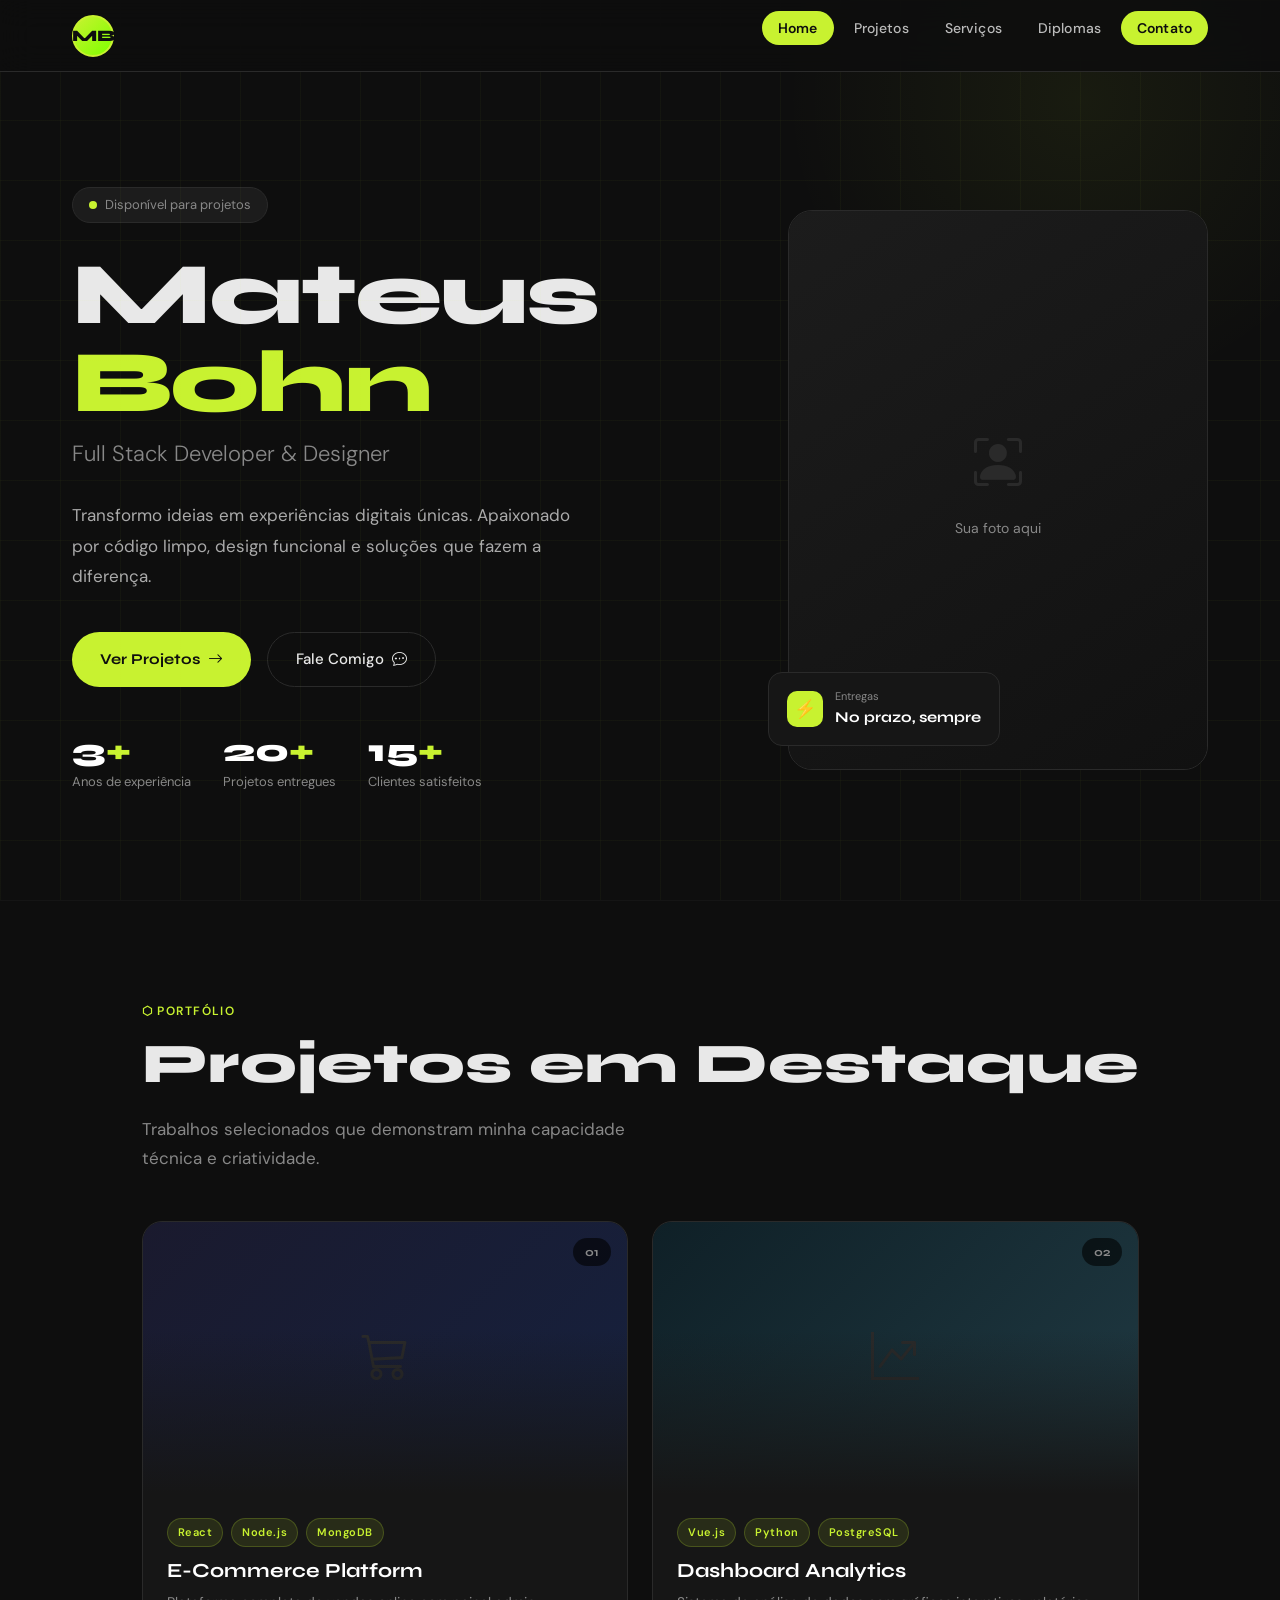
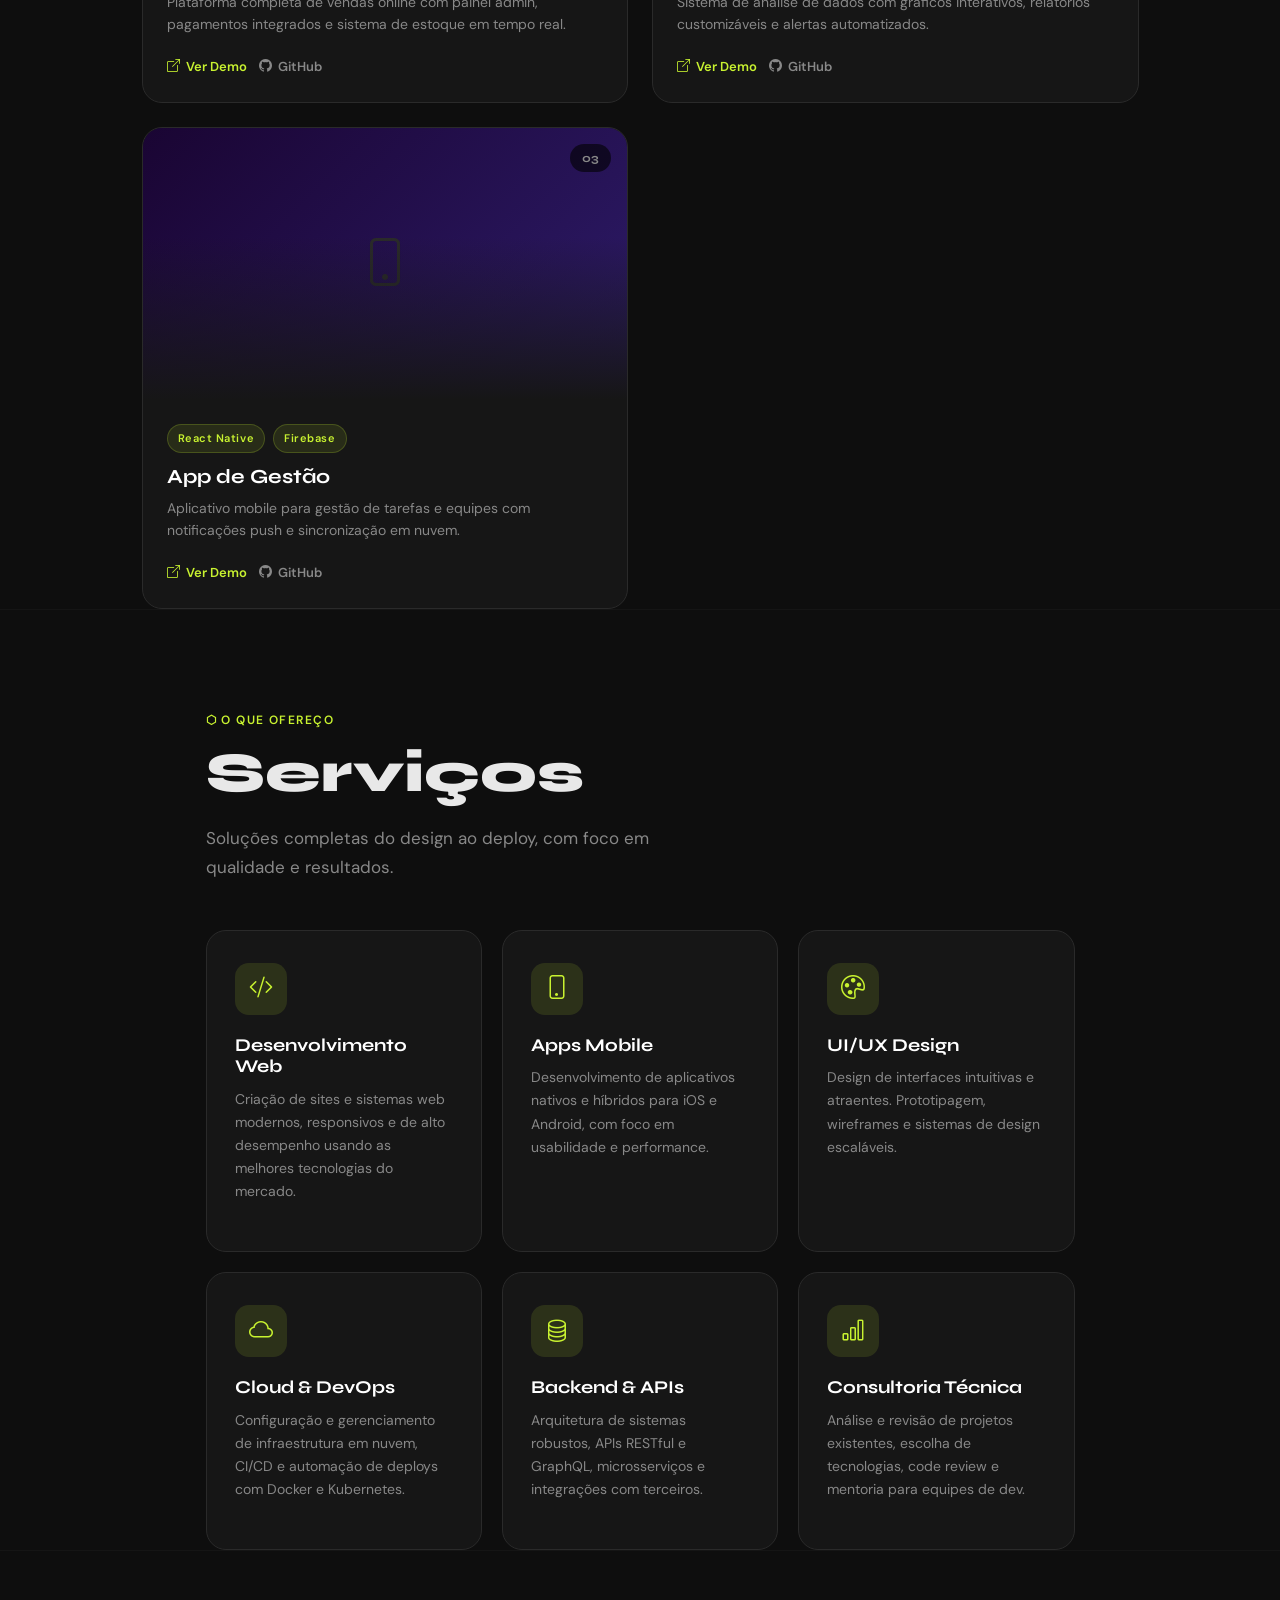
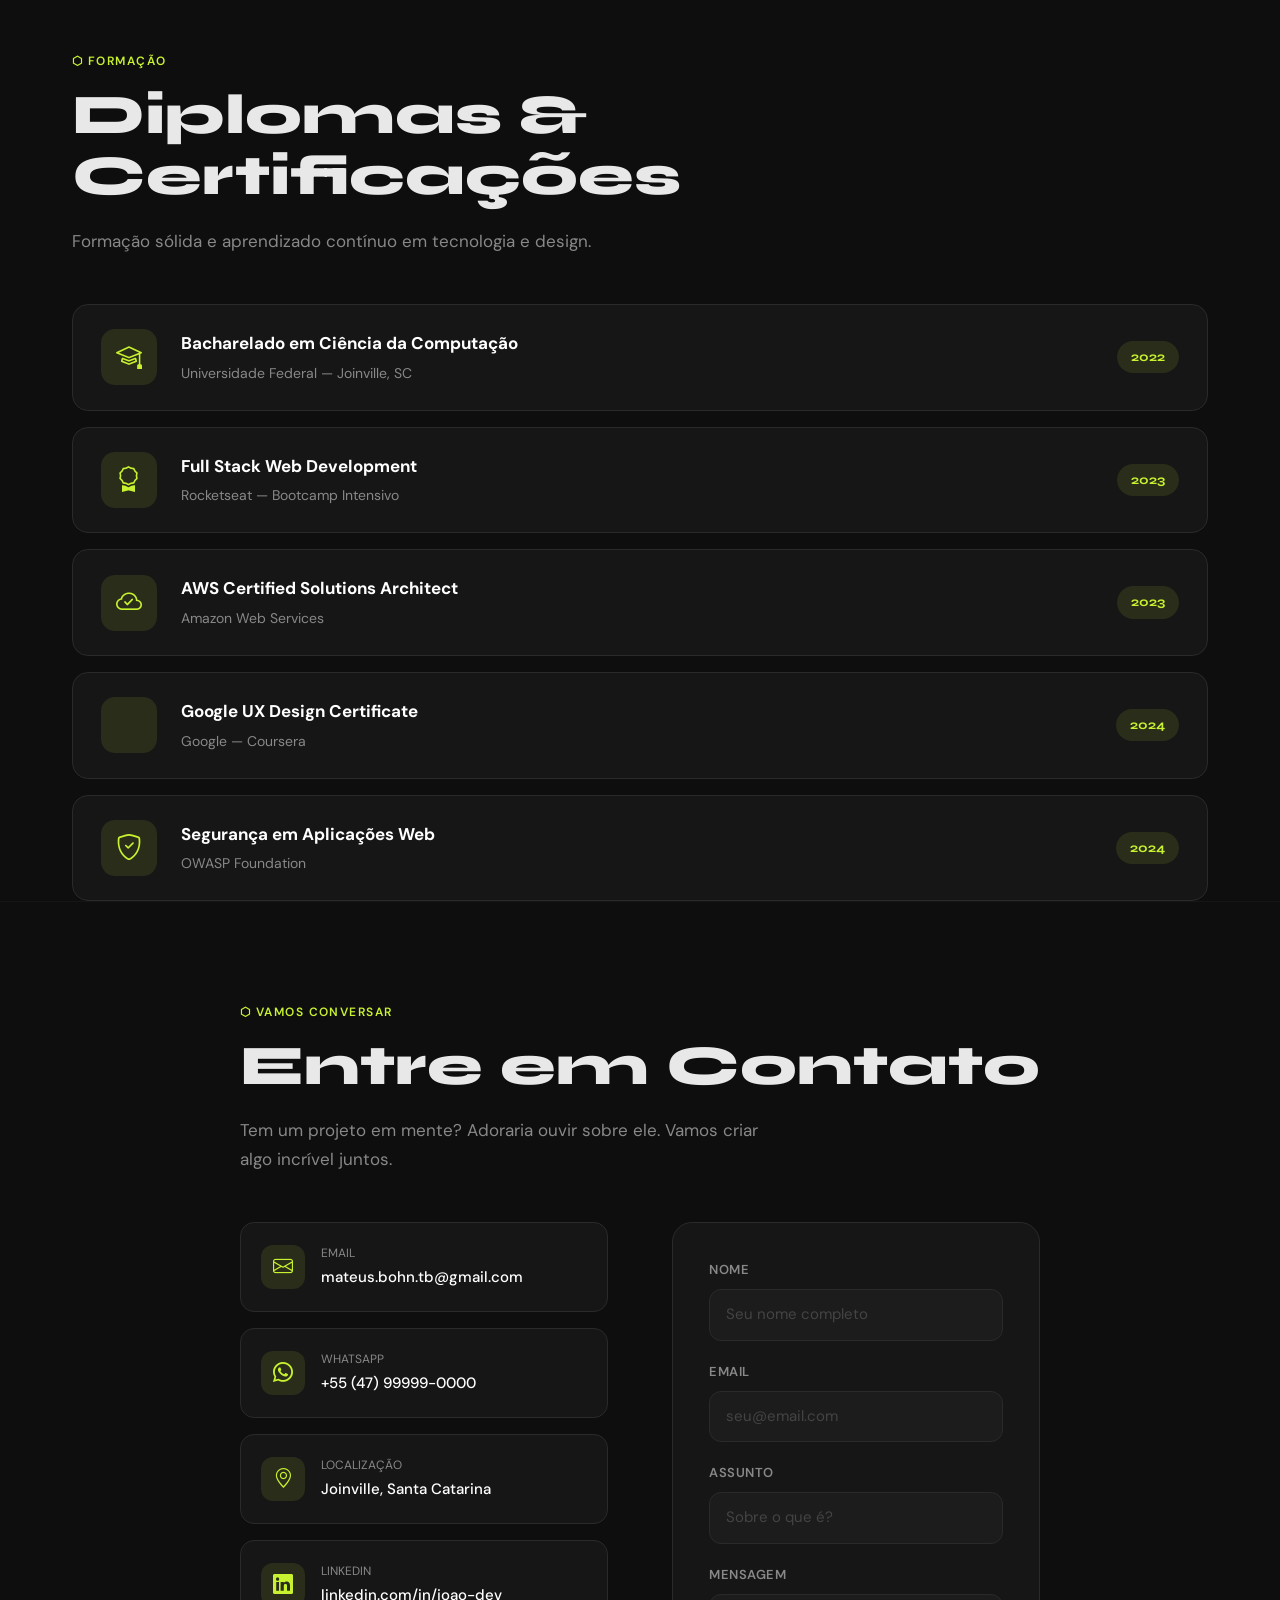
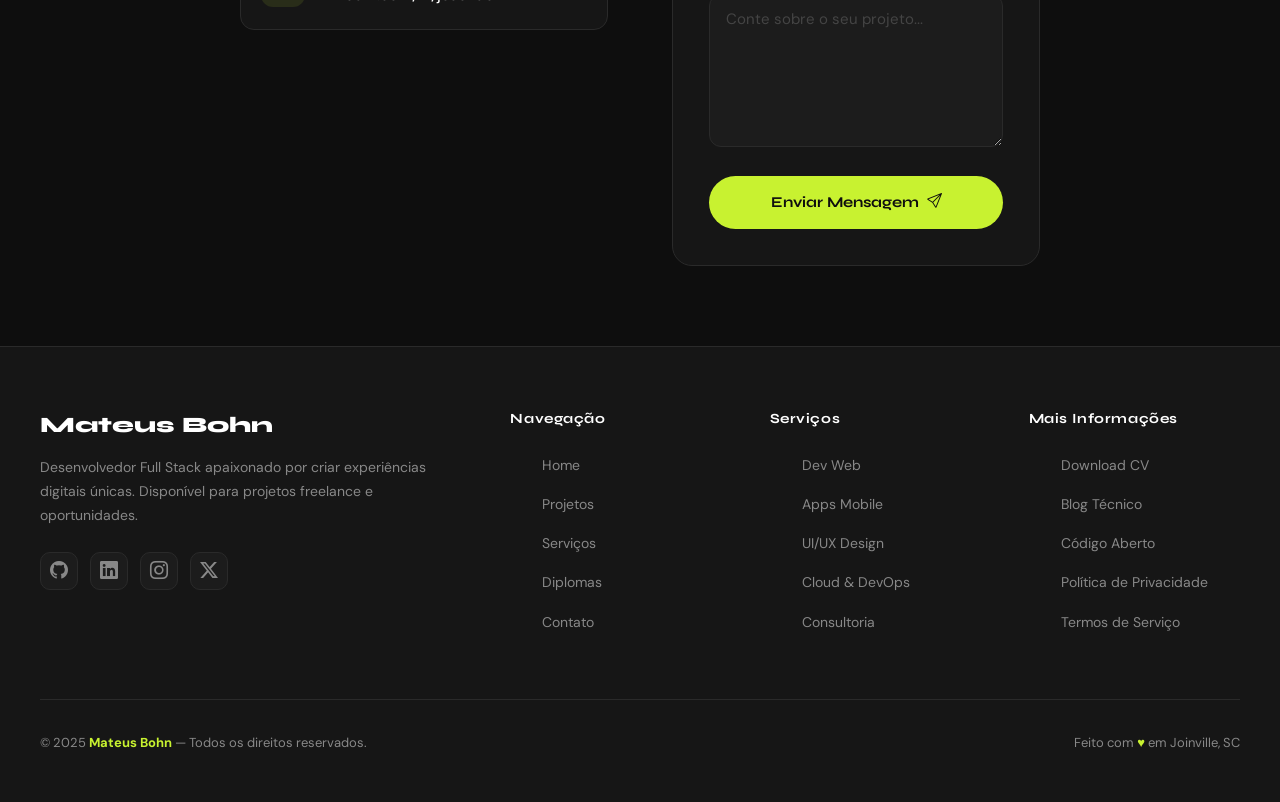
==== portfolio.html @ f352a0fc "attt" ====
<!DOCTYPE html>
<html lang="pt-BR">
<head>
  <meta charset="UTF-8" />
  <meta name="viewport" content="width=device-width, initial-scale=1.0" />
  <title>Portfólio | Dev</title>
  <link href="https://cdn.jsdelivr.net/npm/bootstrap@5.3.3/dist/css/bootstrap.min.css" rel="stylesheet" />
  <link href="https://cdn.jsdelivr.net/npm/bootstrap-icons@1.11.3/font/bootstrap-icons.min.css" rel="stylesheet" />
  <link href="https://fonts.googleapis.com/css2?family=Syne:wght@400;600;700;800&family=DM+Sans:ital,wght@0,300;0,400;0,500;1,300&display=swap" rel="stylesheet" />
  <link rel="stylesheet" href="./css/Home.css">
</head>
<body>

  <!-- NAVBAR -->
  <nav id="navbar">
    <div class="navbar-inner">
      <a href="#home" class="brand-photo">MB</a>

      <ul class="nav-links">
        <li><a href="#home" class="active" onclick="setActive(this)">Home</a></li>
        <li><a href="#projetos" onclick="setActive(this)">Projetos</a></li>
        <li><a href="#servicos" onclick="setActive(this)">Serviços</a></li>
        <li><a href="#diplomas" onclick="setActive(this)">Diplomas</a></li>
        <li><a href="#contato" class="nav-contact-btn" onclick="setActive(this)">Contato</a></li>
      </ul>

      <button class="hamburger" onclick="toggleMenu()" aria-label="Menu">
        <i class="bi bi-list" id="menu-icon"></i>
      </button>
    </div>
    <div class="mobile-menu" id="mobile-menu">
      <a href="#home" onclick="closeMobileMenu()">Home</a>
      <a href="#projetos" onclick="closeMobileMenu()">Projetos</a>
      <a href="#servicos" onclick="closeMobileMenu()">Serviços</a>
      <a href="#diplomas" onclick="closeMobileMenu()">Diplomas</a>
      <a href="#contato" onclick="closeMobileMenu()">Contato</a>
    </div>
  </nav>

  <!-- HOME -->
  <section id="home">
    <div class="bg-grid"></div>
    <div class="bg-glow"></div>
    <div class="hero-grid">
      <div class="hero-left">
        <div class="hero-tag">
          <span></span>
          Disponível para projetos
        </div>

        <h1 class="hero-name">
          Mateus<br><span class="accent">Bohn</span>
        </h1>

        <p class="hero-role">Full Stack Developer &amp; Designer</p>

        <p class="hero-desc">
          Transformo ideias em experiências digitais únicas. Apaixonado por código limpo,
          design funcional e soluções que fazem a diferença.
        </p>

        <div class="hero-ctas">
          <a href="#projetos" class="btn-primary-custom">
            Ver Projetos <i class="bi bi-arrow-right"></i>
          </a>
          <a href="#contato" class="btn-outline-custom">
            Fale Comigo <i class="bi bi-chat-dots"></i>
          </a>
        </div>

        <div class="hero-stats">
          <div class="stat-item">
            <div class="stat-num">3<span>+</span></div>
            <div class="stat-label">Anos de experiência</div>
          </div>
          <div class="stat-item">
            <div class="stat-num">20<span>+</span></div>
            <div class="stat-label">Projetos entregues</div>
          </div>
          <div class="stat-item">
            <div class="stat-num">15<span>+</span></div>
            <div class="stat-label">Clientes satisfeitos</div>
          </div>
        </div>
      </div>

      <div class="hero-right">
        <div class="hero-image-wrap">
          <div class="hero-image-placeholder">
            <i class="bi bi-person-bounding-box"></i>
            <p>Sua foto aqui</p>
          </div>
        </div>
        <div class="hero-badge">
          <div class="hero-badge-icon">⚡</div>
          <div>
            <div class="hero-badge-text">Entregas</div>
            <div class="hero-badge-val">No prazo, sempre</div>
          </div>
        </div>
      </div>
    </div>
  </section>

  <hr class="divider" />

  <!-- PROJETOS -->
  <section id="projetos">
    <div class="container-custom">
      <div class="fade-up">
        <span class="section-label">⬡ Portfólio</span>
        <h2 class="section-title">Projetos em Destaque</h2>
        <p class="section-sub">Trabalhos selecionados que demonstram minha capacidade técnica e criatividade.</p>
      </div>

      <div class="projects-grid fade-up">
        <div class="project-card">
          <div class="project-thumb" style="background: linear-gradient(135deg,#1a1a2e,#16213e);">
            <i class="bi bi-cart3"></i>
            <span class="project-num">01</span>
          </div>
          <div class="project-body">
            <div class="project-tags">
              <span class="tag">React</span>
              <span class="tag">Node.js</span>
              <span class="tag">MongoDB</span>
            </div>
            <h3 class="project-title">E-Commerce Platform</h3>
            <p class="project-desc">Plataforma completa de vendas online com painel admin, pagamentos integrados e sistema de estoque em tempo real.</p>
            <div class="project-links">
              <a href="#" class="project-link"><i class="bi bi-box-arrow-up-right"></i> Ver Demo</a>
              <a href="#" class="project-link ghost"><i class="bi bi-github"></i> GitHub</a>
            </div>
          </div>
        </div>

        <div class="project-card">
          <div class="project-thumb" style="background: linear-gradient(135deg,#0f2027,#203a43);">
            <i class="bi bi-graph-up-arrow"></i>
            <span class="project-num">02</span>
          </div>
          <div class="project-body">
            <div class="project-tags">
              <span class="tag">Vue.js</span>
              <span class="tag">Python</span>
              <span class="tag">PostgreSQL</span>
            </div>
            <h3 class="project-title">Dashboard Analytics</h3>
            <p class="project-desc">Sistema de análise de dados com gráficos interativos, relatórios customizáveis e alertas automatizados.</p>
            <div class="project-links">
              <a href="#" class="project-link"><i class="bi bi-box-arrow-up-right"></i> Ver Demo</a>
              <a href="#" class="project-link ghost"><i class="bi bi-github"></i> GitHub</a>
            </div>
          </div>
        </div>

        <div class="project-card">
          <div class="project-thumb" style="background: linear-gradient(135deg,#1a0533,#2d1b69);">
            <i class="bi bi-phone"></i>
            <span class="project-num">03</span>
          </div>
          <div class="project-body">
            <div class="project-tags">
              <span class="tag">React Native</span>
              <span class="tag">Firebase</span>
            </div>
            <h3 class="project-title">App de Gestão</h3>
            <p class="project-desc">Aplicativo mobile para gestão de tarefas e equipes com notificações push e sincronização em nuvem.</p>
            <div class="project-links">
              <a href="#" class="project-link"><i class="bi bi-box-arrow-up-right"></i> Ver Demo</a>
              <a href="#" class="project-link ghost"><i class="bi bi-github"></i> GitHub</a>
            </div>
          </div>
        </div>
      </div>
    </div>
  </section>

  <hr class="divider" />

  <!-- SERVIÇOS -->
  <section id="servicos">
    <div class="container-custom">
      <div class="fade-up">
        <span class="section-label">⬡ O que ofereço</span>
        <h2 class="section-title">Serviços</h2>
        <p class="section-sub">Soluções completas do design ao deploy, com foco em qualidade e resultados.</p>
      </div>

      <div class="services-grid fade-up">
        <div class="service-card">
          <div class="service-icon"><i class="bi bi-code-slash"></i></div>
          <h3 class="service-title">Desenvolvimento Web</h3>
          <p class="service-desc">Criação de sites e sistemas web modernos, responsivos e de alto desempenho usando as melhores tecnologias do mercado.</p>
        </div>

        <div class="service-card">
          <div class="service-icon"><i class="bi bi-phone"></i></div>
          <h3 class="service-title">Apps Mobile</h3>
          <p class="service-desc">Desenvolvimento de aplicativos nativos e híbridos para iOS e Android, com foco em usabilidade e performance.</p>
        </div>

        <div class="service-card">
          <div class="service-icon"><i class="bi bi-palette"></i></div>
          <h3 class="service-title">UI/UX Design</h3>
          <p class="service-desc">Design de interfaces intuitivas e atraentes. Prototipagem, wireframes e sistemas de design escaláveis.</p>
        </div>

        <div class="service-card">
          <div class="service-icon"><i class="bi bi-cloud"></i></div>
          <h3 class="service-title">Cloud & DevOps</h3>
          <p class="service-desc">Configuração e gerenciamento de infraestrutura em nuvem, CI/CD e automação de deploys com Docker e Kubernetes.</p>
        </div>

        <div class="service-card">
          <div class="service-icon"><i class="bi bi-database"></i></div>
          <h3 class="service-title">Backend & APIs</h3>
          <p class="service-desc">Arquitetura de sistemas robustos, APIs RESTful e GraphQL, microsserviços e integrações com terceiros.</p>
        </div>

        <div class="service-card">
          <div class="service-icon"><i class="bi bi-bar-chart"></i></div>
          <h3 class="service-title">Consultoria Técnica</h3>
          <p class="service-desc">Análise e revisão de projetos existentes, escolha de tecnologias, code review e mentoria para equipes de dev.</p>
        </div>
      </div>
    </div>
  </section>

  <hr class="divider" />

  <!-- DIPLOMAS -->
  <section id="diplomas">
    <div class="container-custom">
      <div class="fade-up">
        <span class="section-label">⬡ Formação</span>
        <h2 class="section-title">Diplomas &amp; Certificações</h2>
        <p class="section-sub">Formação sólida e aprendizado contínuo em tecnologia e design.</p>
      </div>

      <div class="diplomas-list fade-up">
        <div class="diploma-item">
          <div class="diploma-icon"><i class="bi bi-mortarboard"></i></div>
          <div class="diploma-info">
            <div class="diploma-course">Bacharelado em Ciência da Computação</div>
            <div class="diploma-institution">Universidade Federal — Joinville, SC</div>
          </div>
          <span class="diploma-year">2022</span>
        </div>

        <div class="diploma-item">
          <div class="diploma-icon"><i class="bi bi-award"></i></div>
          <div class="diploma-info">
            <div class="diploma-course">Full Stack Web Development</div>
            <div class="diploma-institution">Rocketseat — Bootcamp Intensivo</div>
          </div>
          <span class="diploma-year">2023</span>
        </div>

        <div class="diploma-item">
          <div class="diploma-icon"><i class="bi bi-cloud-check"></i></div>
          <div class="diploma-info">
            <div class="diploma-course">AWS Certified Solutions Architect</div>
            <div class="diploma-institution">Amazon Web Services</div>
          </div>
          <span class="diploma-year">2023</span>
        </div>

        <div class="diploma-item">
          <div class="diploma-icon"><i class="bi bi-figma"></i></div>
          <div class="diploma-info">
            <div class="diploma-course">Google UX Design Certificate</div>
            <div class="diploma-institution">Google — Coursera</div>
          </div>
          <span class="diploma-year">2024</span>
        </div>

        <div class="diploma-item">
          <div class="diploma-icon"><i class="bi bi-shield-check"></i></div>
          <div class="diploma-info">
            <div class="diploma-course">Segurança em Aplicações Web</div>
            <div class="diploma-institution">OWASP Foundation</div>
          </div>
          <span class="diploma-year">2024</span>
        </div>
      </div>
    </div>
  </section>

  <hr class="divider" />

  <!-- CONTATO -->
  <section id="contato">
    <div class="container-custom">
      <div class="fade-up">
        <span class="section-label">⬡ Vamos conversar</span>
        <h2 class="section-title">Entre em Contato</h2>
        <p class="section-sub">Tem um projeto em mente? Adoraria ouvir sobre ele. Vamos criar algo incrível juntos.</p>
      </div>

      <div class="contact-grid fade-up">
        <div>
          <div class="contact-info-item">
            <div class="contact-icon"><i class="bi bi-envelope"></i></div>
            <div>
              <div class="contact-label">EMAIL</div>
              <div class="contact-value">mateus.bohn.tb@gmail.com</div>
            </div>
          </div>

          <div class="contact-info-item">
            <div class="contact-icon"><i class="bi bi-whatsapp"></i></div>
            <div>
              <div class="contact-label">WHATSAPP</div>
              <div class="contact-value">+55 (47) 99999-0000</div>
            </div>
          </div>

          <div class="contact-info-item">
            <div class="contact-icon"><i class="bi bi-geo-alt"></i></div>
            <div>
              <div class="contact-label">LOCALIZAÇÃO</div>
              <div class="contact-value">Joinville, Santa Catarina</div>
            </div>
          </div>

          <div class="contact-info-item">
            <div class="contact-icon"><i class="bi bi-linkedin"></i></div>
            <div>
              <div class="contact-label">LINKEDIN</div>
              <div class="contact-value">linkedin.com/in/joao-dev</div>
            </div>
          </div>
        </div>

        <div class="contact-form">
          <div class="form-group">
            <label class="form-label">NOME</label>
            <input type="text" class="form-control-custom" placeholder="Seu nome completo" />
          </div>
          <div class="form-group">
            <label class="form-label">EMAIL</label>
            <input type="email" class="form-control-custom" placeholder="seu@email.com" />
          </div>
          <div class="form-group">
            <label class="form-label">ASSUNTO</label>
            <input type="text" class="form-control-custom" placeholder="Sobre o que é?" />
          </div>
          <div class="form-group">
            <label class="form-label">MENSAGEM</label>
            <textarea class="form-control-custom" rows="5" placeholder="Conte sobre o seu projeto..."></textarea>
          </div>
          <button class="btn-primary-custom" style="width:100%; justify-content: center;">
            Enviar Mensagem <i class="bi bi-send"></i>
          </button>
        </div>
      </div>
    </div>
  </section>

  <!-- FOOTER -->
  <footer>
    <div class="footer-inner">
      <div class="footer-top">
        <div>
          <div class="footer-brand-name">Mateus Bohn</div>
          <p class="footer-brand-desc">
            Desenvolvedor Full Stack apaixonado por criar experiências digitais únicas. Disponível para projetos freelance e oportunidades.
          </p>
          <div class="footer-socials">
            <a href="#" class="social-link" aria-label="GitHub"><i class="bi bi-github"></i></a>
            <a href="#" class="social-link" aria-label="LinkedIn"><i class="bi bi-linkedin"></i></a>
            <a href="#" class="social-link" aria-label="Instagram"><i class="bi bi-instagram"></i></a>
            <a href="#" class="social-link" aria-label="Twitter"><i class="bi bi-twitter-x"></i></a>
          </div>
        </div>

        <div>
          <div class="footer-col-title">Navegação</div>
          <ul class="footer-links">
            <li><a href="#home">Home</a></li>
            <li><a href="#projetos">Projetos</a></li>
            <li><a href="#servicos">Serviços</a></li>
            <li><a href="#diplomas">Diplomas</a></li>
            <li><a href="#contato">Contato</a></li>
          </ul>
        </div>

        <div>
          <div class="footer-col-title">Serviços</div>
          <ul class="footer-links">
            <li><a href="#servicos">Dev Web</a></li>
            <li><a href="#servicos">Apps Mobile</a></li>
            <li><a href="#servicos">UI/UX Design</a></li>
            <li><a href="#servicos">Cloud & DevOps</a></li>
            <li><a href="#servicos">Consultoria</a></li>
          </ul>
        </div>

        <div>
          <div class="footer-col-title">Mais Informações</div>
          <ul class="footer-links">
            <li><a href="#">Download CV</a></li>
            <li><a href="#">Blog Técnico</a></li>
            <li><a href="#">Código Aberto</a></li>
            <li><a href="#">Política de Privacidade</a></li>
            <li><a href="#">Termos de Serviço</a></li>
          </ul>
        </div>
      </div>

      <div class="footer-bottom">
        <p class="footer-copy">
          &copy; 2025 <strong>Mateus Bohn</strong> — Todos os direitos reservados.
        </p>
        <p class="footer-made">
          Feito com <span style="color:var(--accent)">♥</span> em Joinville, SC
        </p>
      </div>
    </div>
  </footer>

  <script src="https://cdn.jsdelivr.net/npm/bootstrap@5.3.3/dist/js/bootstrap.bundle.min.js"></script>
 <script src="./script/Home/Home.js"></script>
</body>
</html>
---- css/Home.css ----
:root {
      --accent: #c8f230;
      --accent-dark: #a3d400;
      --dark: #0e0e0e;
      --dark-card: #161616;
      --dark-surface: #1c1c1c;
      --dark-border: #2a2a2a;
      --text-muted: #888;
      --radius: 16px;
    }

    *, *::before, *::after { box-sizing: border-box; margin: 0; padding: 0; }

    html { scroll-behavior: smooth; }

    body {
      background: var(--dark);
      color: #e8e8e8;
      font-family: 'DM Sans', sans-serif;
      font-size: 16px;
      line-height: 1.7;
      overflow-x: hidden;
    }

    h1, h2, h3, h4, h5, h6 {
      font-family: 'Syne', sans-serif;
      font-weight: 700;
    }

    /* NAVBAR */
    #navbar {
      position: fixed;
      top: 0;
      width: 100%;
      z-index: 1000;
      background: rgba(14,14,14,0.85);
      backdrop-filter: blur(16px);
      -webkit-backdrop-filter: blur(16px);
      border-bottom: 1px solid var(--dark-border);
      transition: background 0.3s;
    }

    .navbar-inner {
      display: flex;
      align-items: center;
      justify-content: space-between;
      padding: 14px 32px;
      max-width: 1200px;
      margin: 0 auto;
    }

    .brand-photo {
      width: 42px;
      height: 42px;
      border-radius: 50%;
      object-fit: cover;
      border: 2px solid var(--accent);
      background: linear-gradient(135deg, var(--accent) 0%, #7fff00 100%);
      display: flex;
      align-items: center;
      justify-content: center;
      font-family: 'Syne', sans-serif;
      font-weight: 800;
      font-size: 16px;
      color: var(--dark);
      text-decoration: none;
      flex-shrink: 0;
    }

    .nav-links {
      display: flex;
      align-items: center;
      gap: 4px;
      list-style: none;
    }

    .nav-links a {
      color: #bbb;
      text-decoration: none;
      font-size: 14px;
      font-weight: 500;
      padding: 8px 16px;
      border-radius: 100px;
      transition: color 0.2s, background 0.2s;
      letter-spacing: 0.01em;
    }

    .nav-links a:hover { color: #fff; background: var(--dark-surface); }
    .nav-links a.active { color: var(--dark); background: var(--accent); font-weight: 600; }

    .nav-contact-btn {
      color: var(--dark) !important;
      background: var(--accent) !important;
      font-weight: 600 !important;
    }
    .nav-contact-btn:hover { background: var(--accent-dark) !important; }

    .hamburger {
      display: none;
      background: none;
      border: none;
      color: #fff;
      font-size: 24px;
      cursor: pointer;
    }

    .mobile-menu {
      display: none;
      flex-direction: column;
      gap: 4px;
      padding: 12px 32px 20px;
      border-top: 1px solid var(--dark-border);
    }

    .mobile-menu a {
      color: #bbb;
      text-decoration: none;
      font-size: 15px;
      font-weight: 500;
      padding: 10px 0;
      border-bottom: 1px solid var(--dark-border);
      transition: color 0.2s;
    }

    .mobile-menu a:last-child { border-bottom: none; }
    .mobile-menu a:hover { color: var(--accent); }
    .mobile-menu.open { display: flex; }

    /* SECTIONS */
    section {
      padding-top: 100px;
      min-height: 100vh;
      display: flex;
      flex-direction: column;
      justify-content: center;
    }

    .section-label {
      font-size: 12px;
      font-weight: 600;
      letter-spacing: 0.12em;
      text-transform: uppercase;
      color: var(--accent);
      margin-bottom: 12px;
      display: block;
    }

    .section-title {
      font-size: clamp(2rem, 5vw, 3.5rem);
      font-weight: 800;
      line-height: 1.1;
      margin-bottom: 20px;
    }

    .section-sub {
      font-size: 17px;
      color: var(--text-muted);
      max-width: 520px;
      line-height: 1.7;
    }

    /* HOME */
    #home {
      min-height: 100vh;
      display: flex;
      align-items: center;
      padding-top: 80px;
      position: relative;
      overflow: hidden;
    }

    .hero-grid {
      max-width: 1200px;
      margin: 0 auto;
      padding: 0 32px;
      display: grid;
      grid-template-columns: 1fr 420px;
      gap: 64px;
      align-items: center;
      width: 100%;
    }

    .hero-tag {
      display: inline-flex;
      align-items: center;
      gap: 8px;
      background: var(--dark-surface);
      border: 1px solid var(--dark-border);
      border-radius: 100px;
      padding: 6px 16px;
      font-size: 13px;
      color: var(--text-muted);
      margin-bottom: 28px;
    }

    .hero-tag span { width: 8px; height: 8px; border-radius: 50%; background: var(--accent); display: inline-block; animation: pulse 2s infinite; }

    @keyframes pulse {
      0%, 100% { opacity: 1; }
      50% { opacity: 0.4; }
    }

    .hero-name {
      font-size: clamp(3rem, 7vw, 5.5rem);
      font-weight: 800;
      line-height: 1.0;
      margin-bottom: 8px;
      letter-spacing: -0.02em;
    }

    .hero-name .accent { color: var(--accent); }

    .hero-role {
      font-size: 22px;
      color: var(--text-muted);
      margin-bottom: 28px;
      font-weight: 300;
    }

    .hero-desc {
      font-size: 17px;
      color: #aaa;
      line-height: 1.8;
      margin-bottom: 40px;
      max-width: 500px;
    }

    .hero-ctas {
      display: flex;
      gap: 16px;
      flex-wrap: wrap;
    }

    .btn-primary-custom {
      display: inline-flex;
      align-items: center;
      gap: 8px;
      background: var(--accent);
      color: var(--dark);
      padding: 14px 28px;
      border-radius: 100px;
      font-weight: 700;
      font-family: 'Syne', sans-serif;
      font-size: 15px;
      text-decoration: none;
      transition: background 0.2s, transform 0.15s;
      border: none;
      cursor: pointer;
    }

    .btn-primary-custom:hover { background: var(--accent-dark); color: var(--dark); transform: translateY(-2px); }

    .btn-outline-custom {
      display: inline-flex;
      align-items: center;
      gap: 8px;
      background: transparent;
      color: #e8e8e8;
      padding: 14px 28px;
      border-radius: 100px;
      font-weight: 500;
      font-size: 15px;
      text-decoration: none;
      border: 1px solid var(--dark-border);
      transition: border-color 0.2s, background 0.2s, transform 0.15s;
    }

    .btn-outline-custom:hover { border-color: var(--accent); background: rgba(200,242,48,0.06); color: #fff; transform: translateY(-2px); }

    .hero-stats {
      display: flex;
      gap: 32px;
      margin-top: 48px;
    }

    .stat-item { }
    .stat-num { font-family: 'Syne', sans-serif; font-size: 32px; font-weight: 800; color: #fff; line-height: 1; }
    .stat-num span { color: var(--accent); }
    .stat-label { font-size: 13px; color: var(--text-muted); margin-top: 4px; }

    .hero-right { position: relative; }

    .hero-image-wrap {
      position: relative;
      width: 100%;
      aspect-ratio: 3/4;
      border-radius: 24px;
      overflow: hidden;
      background: var(--dark-surface);
      border: 1px solid var(--dark-border);
    }

    .hero-image-wrap img {
      width: 100%;
      height: 100%;
      object-fit: cover;
      display: block;
    }

    .hero-image-placeholder {
      width: 100%;
      height: 100%;
      display: flex;
      flex-direction: column;
      align-items: center;
      justify-content: center;
      gap: 12px;
      color: var(--text-muted);
      background: linear-gradient(145deg, #1c1c1c 0%, #111 100%);
    }

    .hero-image-placeholder i { font-size: 48px; color: var(--dark-border); }
    .hero-image-placeholder p { font-size: 14px; }

    .hero-badge {
      position: absolute;
      bottom: 24px;
      left: -20px;
      background: var(--dark-card);
      border: 1px solid var(--dark-border);
      border-radius: 14px;
      padding: 14px 18px;
      display: flex;
      align-items: center;
      gap: 12px;
    }

    .hero-badge-icon { width: 36px; height: 36px; border-radius: 10px; background: var(--accent); display: flex; align-items: center; justify-content: center; font-size: 18px; }
    .hero-badge-text { font-size: 11px; color: var(--text-muted); }
    .hero-badge-val { font-family: 'Syne', sans-serif; font-size: 15px; font-weight: 700; color: #fff; }

    .bg-grid {
      position: absolute;
      inset: 0;
      background-image: linear-gradient(rgba(200,242,48,0.03) 1px, transparent 1px),
                        linear-gradient(90deg, rgba(200,242,48,0.03) 1px, transparent 1px);
      background-size: 60px 60px;
      pointer-events: none;
    }

    .bg-glow {
      position: absolute;
      width: 600px;
      height: 600px;
      border-radius: 50%;
      background: radial-gradient(ellipse, rgba(200,242,48,0.06) 0%, transparent 70%);
      top: -200px;
      right: -100px;
      pointer-events: none;
    }

    /* PROJECTS */
    #projetos {
      background: var(--dark);
    }

    .projects-grid {
      display: grid;
      grid-template-columns: repeat(auto-fit, minmax(320px, 1fr));
      gap: 24px;
      margin-top: 48px;
    }

    .project-card {
      background: var(--dark-card);
      border: 1px solid var(--dark-border);
      border-radius: 20px;
      overflow: hidden;
      transition: transform 0.25s, border-color 0.25s;
      cursor: pointer;
    }

    .project-card:hover { transform: translateY(-6px); border-color: rgba(200,242,48,0.4); }

    .project-thumb {
      aspect-ratio: 16/9;
      background: var(--dark-surface);
      display: flex;
      align-items: center;
      justify-content: center;
      font-size: 48px;
      color: var(--dark-border);
      position: relative;
      overflow: hidden;
    }

    .project-thumb::after {
      content: '';
      position: absolute;
      inset: 0;
      background: linear-gradient(0deg, var(--dark-card) 0%, transparent 60%);
    }

    .project-num {
      position: absolute;
      top: 16px;
      right: 16px;
      font-family: 'Syne', sans-serif;
      font-size: 12px;
      font-weight: 700;
      background: rgba(0,0,0,0.6);
      border-radius: 100px;
      padding: 4px 12px;
      color: var(--text-muted);
      z-index: 1;
    }

    .project-body { padding: 24px; }

    .project-tags { display: flex; gap: 8px; flex-wrap: wrap; margin-bottom: 12px; }

    .tag {
      font-size: 11px;
      font-weight: 600;
      letter-spacing: 0.05em;
      padding: 4px 10px;
      border-radius: 100px;
      background: rgba(200,242,48,0.1);
      color: var(--accent);
      border: 1px solid rgba(200,242,48,0.2);
    }

    .project-title { font-size: 20px; font-weight: 700; margin-bottom: 8px; color: #fff; }
    .project-desc { font-size: 14px; color: var(--text-muted); line-height: 1.6; margin-bottom: 20px; }

    .project-links { display: flex; gap: 12px; }

    .project-link {
      display: inline-flex;
      align-items: center;
      gap: 6px;
      font-size: 13px;
      font-weight: 600;
      color: var(--accent);
      text-decoration: none;
      transition: opacity 0.2s;
    }

    .project-link:hover { opacity: 0.7; color: var(--accent); }
    .project-link.ghost { color: var(--text-muted); }
    .project-link.ghost:hover { color: #fff; }

    /* SERVICES */
    #servicos { background: var(--dark); }

    .services-grid {
      display: grid;
      grid-template-columns: repeat(auto-fit, minmax(260px, 1fr));
      gap: 20px;
      margin-top: 48px;
    }

    .service-card {
      background: var(--dark-card);
      border: 1px solid var(--dark-border);
      border-radius: 20px;
      padding: 32px 28px;
      transition: transform 0.25s, border-color 0.25s, background 0.25s;
    }

    .service-card:hover {
      transform: translateY(-4px);
      border-color: rgba(200,242,48,0.3);
      background: var(--dark-surface);
    }

    .service-icon {
      width: 52px;
      height: 52px;
      border-radius: 14px;
      background: rgba(200,242,48,0.12);
      display: flex;
      align-items: center;
      justify-content: center;
      font-size: 24px;
      color: var(--accent);
      margin-bottom: 20px;
    }

    .service-title { font-size: 18px; font-weight: 700; color: #fff; margin-bottom: 10px; }
    .service-desc { font-size: 14px; color: var(--text-muted); line-height: 1.65; }

    /* DIPLOMAS */
    #diplomas { background: var(--dark); }

    .diplomas-list { display: flex; flex-direction: column; gap: 16px; margin-top: 48px; }

    .diploma-item {
      background: var(--dark-card);
      border: 1px solid var(--dark-border);
      border-radius: 16px;
      padding: 24px 28px;
      display: flex;
      align-items: center;
      gap: 24px;
      transition: border-color 0.25s, transform 0.25s;
    }

    .diploma-item:hover { border-color: rgba(200,242,48,0.3); transform: translateX(6px); }

    .diploma-icon {
      width: 56px;
      height: 56px;
      border-radius: 14px;
      background: rgba(200,242,48,0.1);
      display: flex;
      align-items: center;
      justify-content: center;
      font-size: 26px;
      color: var(--accent);
      flex-shrink: 0;
    }

    .diploma-info { flex: 1; }
    .diploma-course { font-size: 17px; font-weight: 700; color: #fff; margin-bottom: 4px; }
    .diploma-institution { font-size: 14px; color: var(--text-muted); }

    .diploma-year {
      font-family: 'Syne', sans-serif;
      font-size: 13px;
      font-weight: 700;
      color: var(--accent);
      background: rgba(200,242,48,0.1);
      border-radius: 100px;
      padding: 5px 14px;
      white-space: nowrap;
    }

    /* CONTACT */
    #contato {
      min-height: auto;
      padding-bottom: 80px;
    }

    .contact-grid {
      display: grid;
      grid-template-columns: 1fr 1fr;
      gap: 64px;
      align-items: start;
      margin-top: 48px;
    }

    .contact-info-item {
      display: flex;
      align-items: center;
      gap: 16px;
      padding: 20px;
      background: var(--dark-card);
      border: 1px solid var(--dark-border);
      border-radius: 14px;
      margin-bottom: 16px;
      transition: border-color 0.25s;
    }

    .contact-info-item:hover { border-color: rgba(200,242,48,0.3); }

    .contact-icon {
      width: 44px;
      height: 44px;
      border-radius: 12px;
      background: rgba(200,242,48,0.1);
      display: flex;
      align-items: center;
      justify-content: center;
      font-size: 20px;
      color: var(--accent);
      flex-shrink: 0;
    }

    .contact-label { font-size: 12px; color: var(--text-muted); margin-bottom: 2px; }
    .contact-value { font-size: 15px; font-weight: 500; color: #fff; }

    .contact-form {
      background: var(--dark-card);
      border: 1px solid var(--dark-border);
      border-radius: 20px;
      padding: 36px;
    }

    .form-group { margin-bottom: 20px; }
    .form-label { font-size: 13px; font-weight: 600; color: var(--text-muted); margin-bottom: 8px; display: block; letter-spacing: 0.04em; }

    .form-control-custom {
      width: 100%;
      background: var(--dark-surface);
      border: 1px solid var(--dark-border);
      border-radius: 12px;
      padding: 12px 16px;
      color: #e8e8e8;
      font-family: 'DM Sans', sans-serif;
      font-size: 15px;
      transition: border-color 0.2s;
      outline: none;
      resize: vertical;
    }

    .form-control-custom:focus { border-color: var(--accent); }
    .form-control-custom::placeholder { color: #444; }

    /* FOOTER */
    footer {
      background: var(--dark-card);
      border-top: 1px solid var(--dark-border);
      padding: 60px 32px 32px;
    }

    .footer-inner {
      max-width: 1200px;
      margin: 0 auto;
    }

    .footer-top {
      display: grid;
      grid-template-columns: 2fr 1fr 1fr 1fr;
      gap: 48px;
      padding-bottom: 48px;
      border-bottom: 1px solid var(--dark-border);
    }

    .footer-brand-name { font-family: 'Syne', sans-serif; font-size: 22px; font-weight: 800; color: #fff; margin-bottom: 12px; }
    .footer-brand-desc { font-size: 14px; color: var(--text-muted); line-height: 1.7; margin-bottom: 24px; }

    .footer-socials { display: flex; gap: 12px; }

    .social-link {
      width: 38px;
      height: 38px;
      border-radius: 10px;
      background: var(--dark-surface);
      border: 1px solid var(--dark-border);
      display: flex;
      align-items: center;
      justify-content: center;
      color: var(--text-muted);
      text-decoration: none;
      font-size: 18px;
      transition: color 0.2s, border-color 0.2s, background 0.2s;
    }

    .social-link:hover { color: var(--accent); border-color: rgba(200,242,48,0.4); background: rgba(200,242,48,0.08); }

    .footer-col-title { font-family: 'Syne', sans-serif; font-size: 14px; font-weight: 700; color: #fff; margin-bottom: 20px; letter-spacing: 0.04em; }

    .footer-links { list-style: none; }
    .footer-links li { margin-bottom: 12px; }
    .footer-links a { color: var(--text-muted); text-decoration: none; font-size: 14px; transition: color 0.2s; }
    .footer-links a:hover { color: var(--accent); }

    .footer-bottom {
      display: flex;
      align-items: center;
      justify-content: space-between;
      padding-top: 32px;
      gap: 16px;
      flex-wrap: wrap;
    }

    .footer-copy { font-size: 13px; color: var(--text-muted); }
    .footer-copy strong { color: var(--accent); }

    .footer-made { font-size: 13px; color: var(--text-muted); }

    /* CONTAINER */
    .container-custom { max-width: 1200px; margin: 0 auto; padding: 0 32px; }

    /* SCROLL ANIMATIONS */
    .fade-up {
      opacity: 0;
      transform: translateY(32px);
      transition: opacity 0.6s ease, transform 0.6s ease;
    }

    .fade-up.visible { opacity: 1; transform: translateY(0); }

    /* RESPONSIVE */
    @media (max-width: 900px) {
      .hero-grid { grid-template-columns: 1fr; gap: 48px; }
      .hero-right { max-width: 360px; margin: 0 auto; }
      .hero-badge { left: 0; }
      .contact-grid { grid-template-columns: 1fr; }
      .footer-top { grid-template-columns: 1fr 1fr; }
    }

    @media (max-width: 640px) {
      .navbar-inner { padding: 14px 20px; }
      .nav-links { display: none; }
      .hamburger { display: block; }
      .container-custom { padding: 0 20px; }
      .hero-grid { padding: 0 20px; }
      .hero-stats { gap: 20px; flex-wrap: wrap; }
      .footer-top { grid-template-columns: 1fr; }
      .footer-bottom { flex-direction: column; text-align: center; }
    }

    /* DIVIDER */
    .divider { border: none; border-top: 1px solid var(--dark-border); margin: 0; }
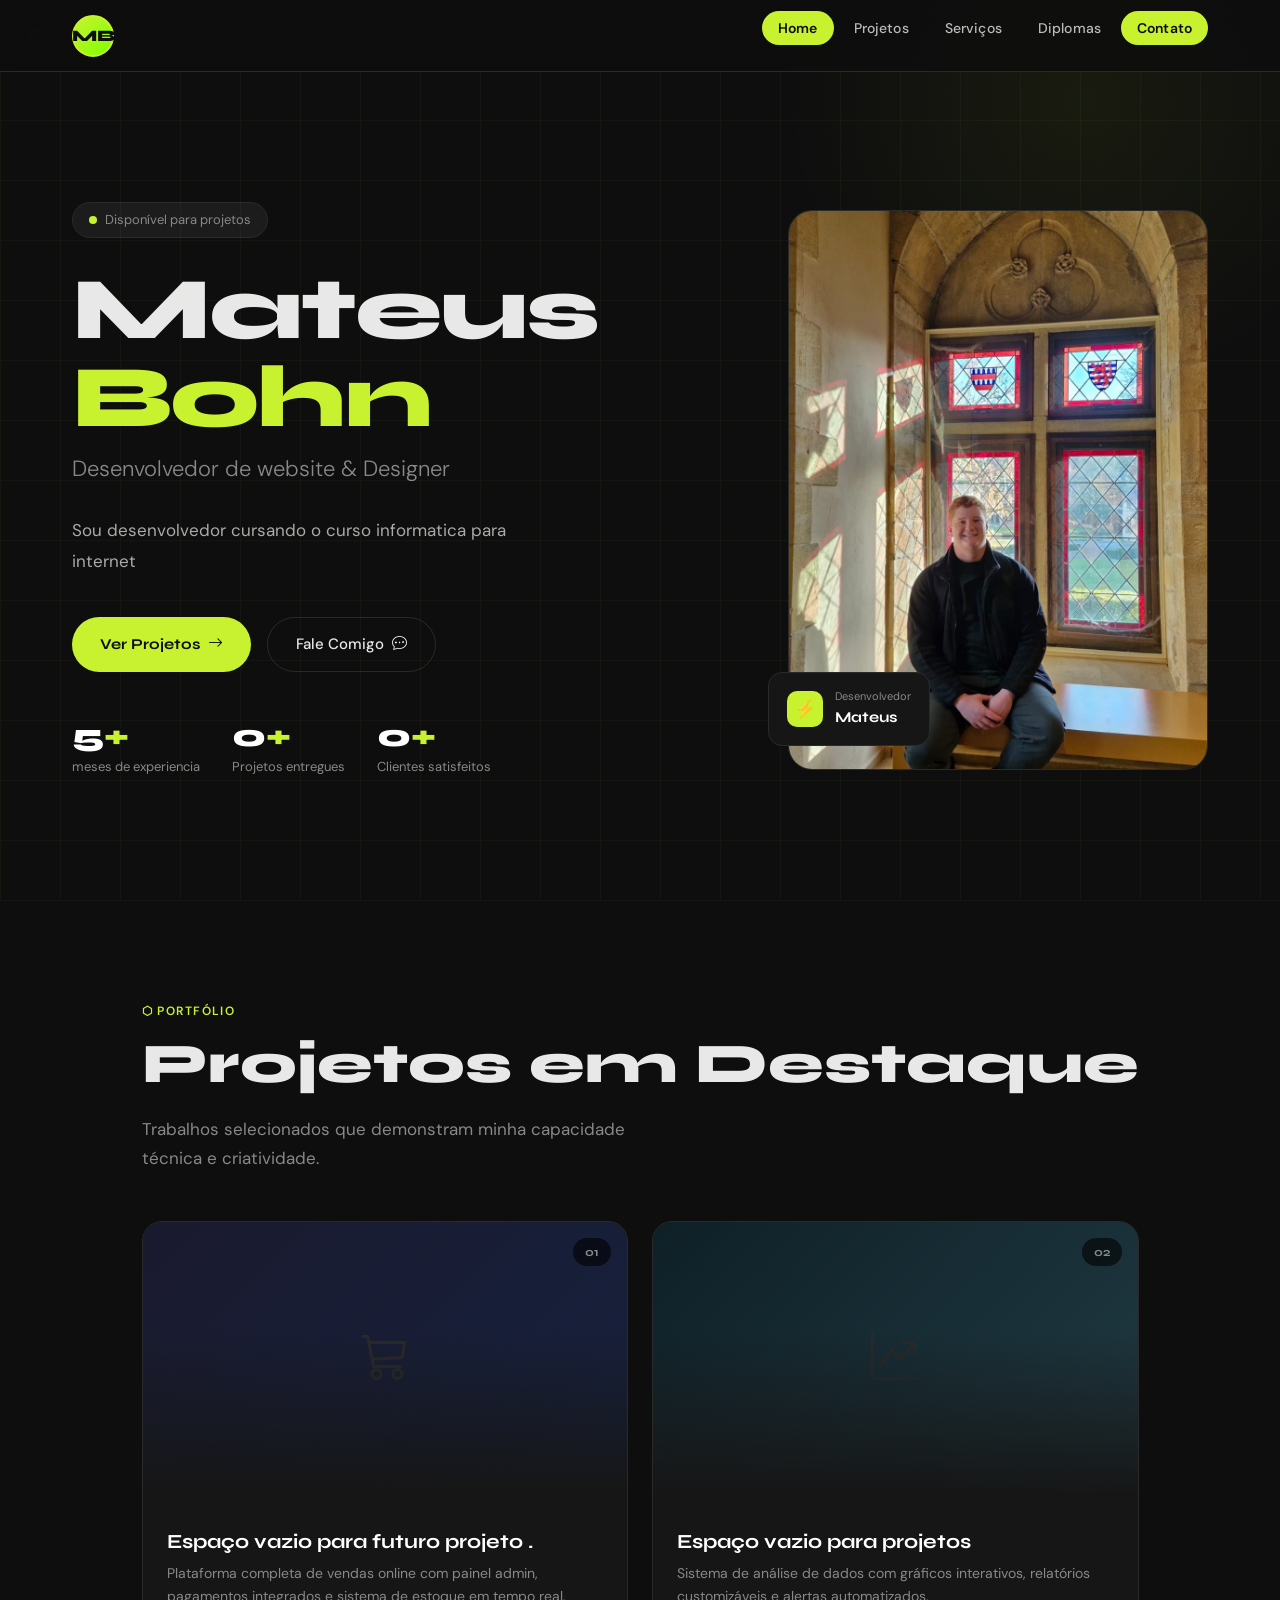
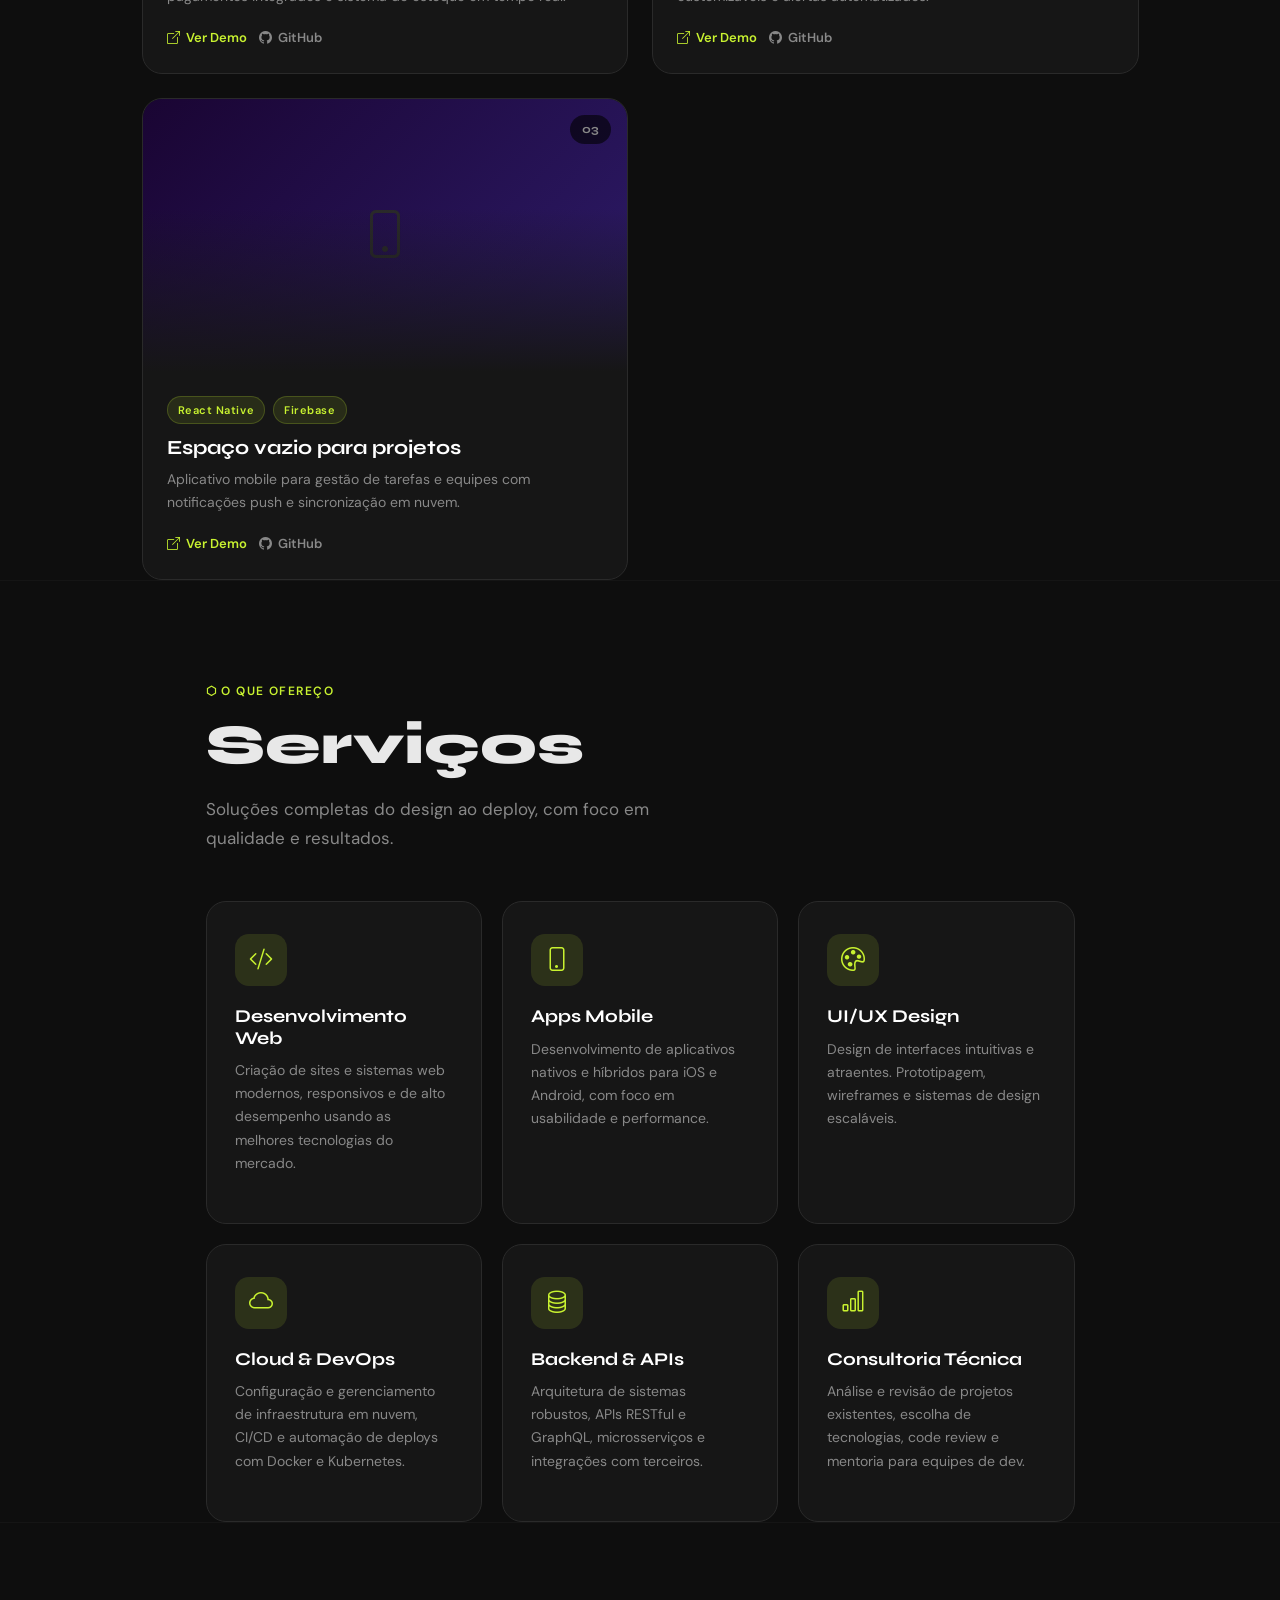
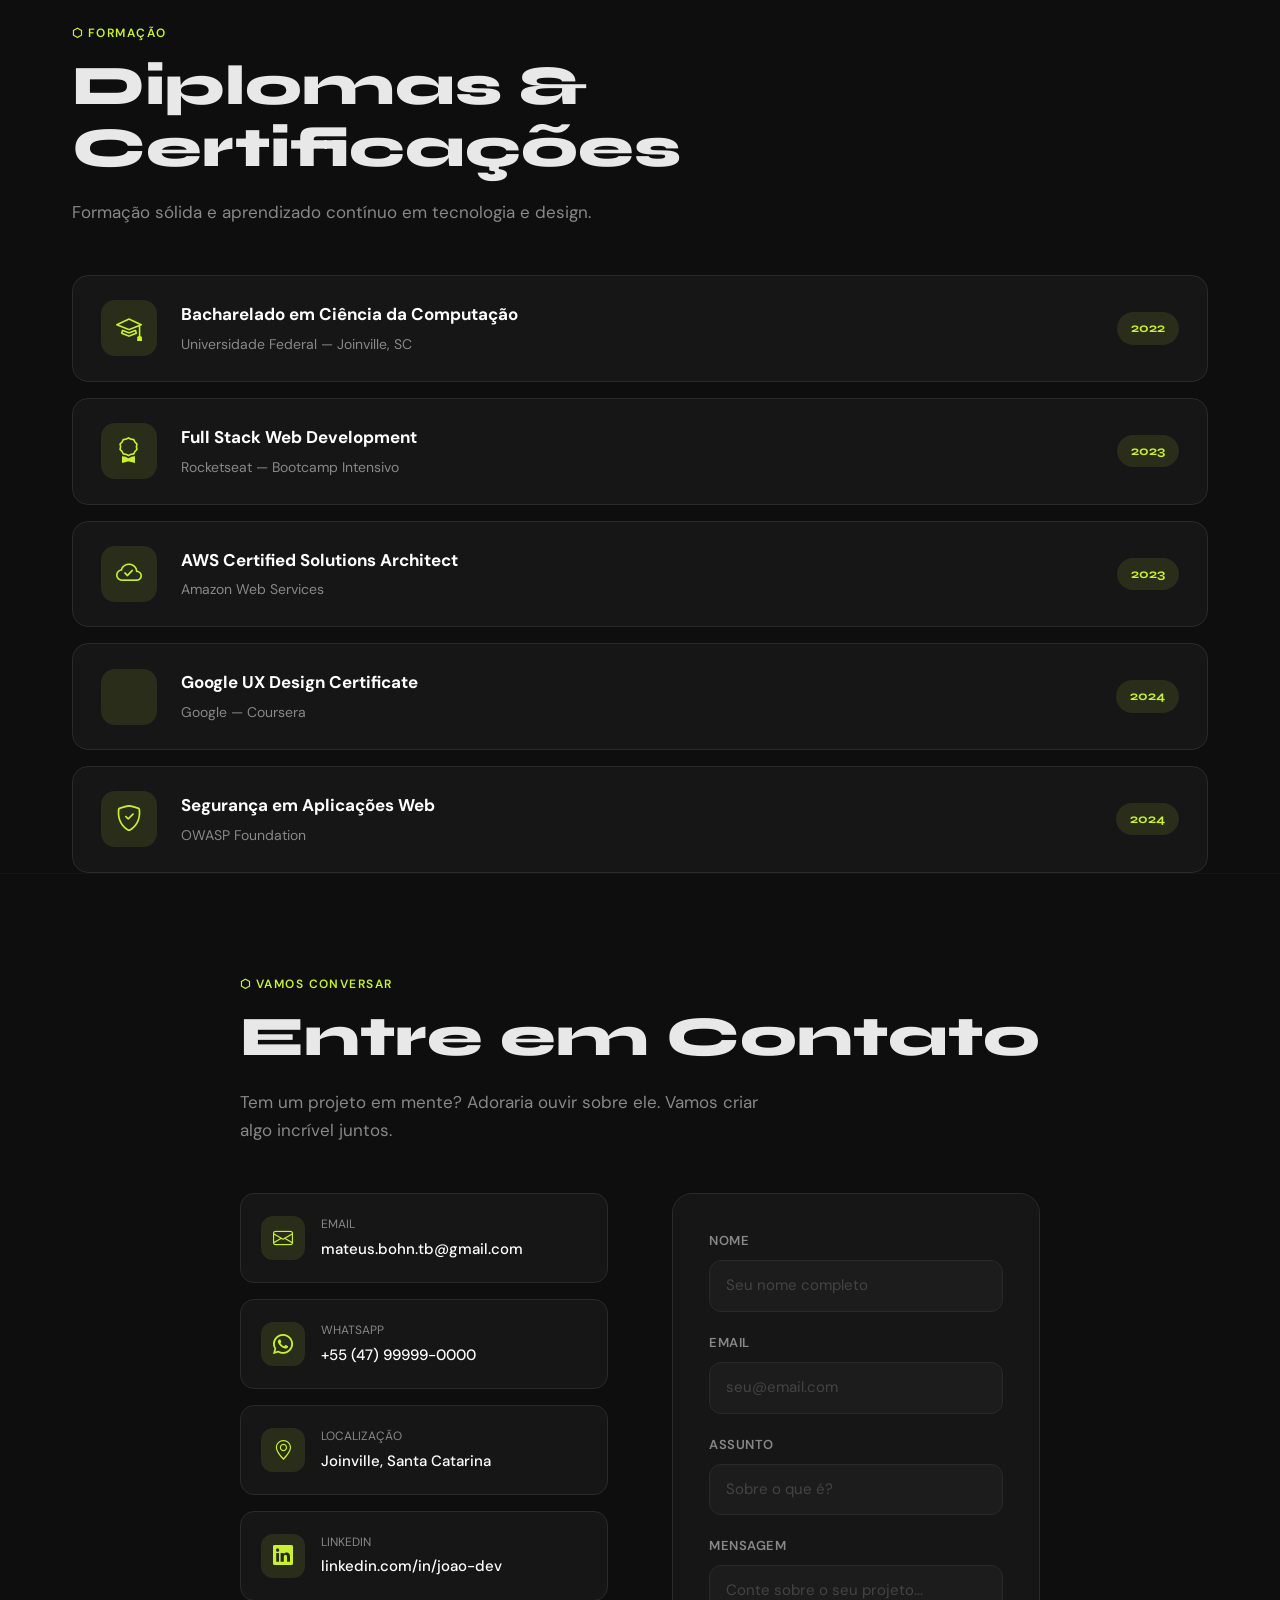
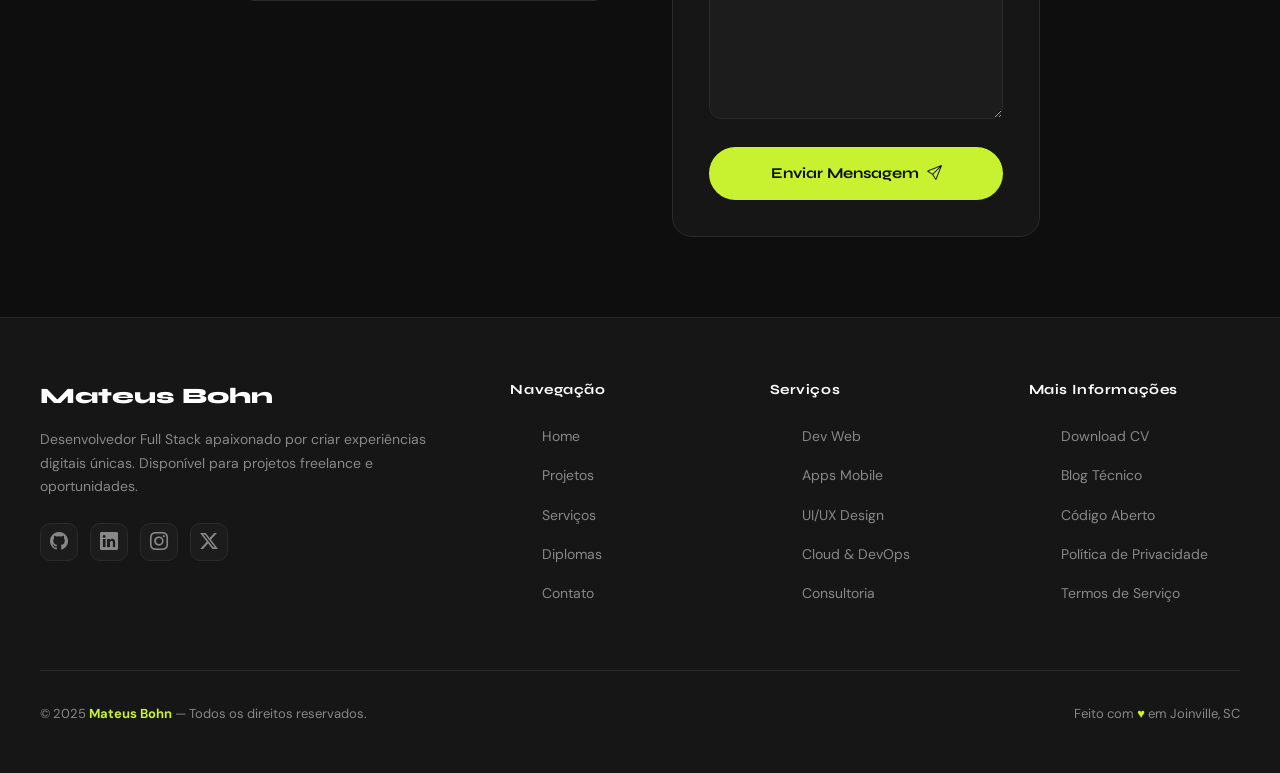
==== commit 2c28a828: "atualização do meu portifolio" ====
--- a/portfolio.html
+++ b/portfolio.html
@@ -52,11 +52,10 @@
           Mateus<br><span class="accent">Bohn</span>
         </h1>
 
-        <p class="hero-role">Full Stack Developer &amp; Designer</p>
+        <p class="hero-role">Desenvolvedor de website &amp; Designer</p>
 
         <p class="hero-desc">
-          Transformo ideias em experiências digitais únicas. Apaixonado por código limpo,
-          design funcional e soluções que fazem a diferença.
+      Sou desenvolvedor cursando o curso informatica para internet 
         </p>
 
         <div class="hero-ctas">
@@ -70,15 +69,15 @@
 
         <div class="hero-stats">
           <div class="stat-item">
-            <div class="stat-num">3<span>+</span></div>
-            <div class="stat-label">Anos de experiência</div>
+            <div class="stat-num">5<span>+</span></div>
+            <div class="stat-label">meses de experiencia </div>
           </div>
           <div class="stat-item">
-            <div class="stat-num">20<span>+</span></div>
+            <div class="stat-num">0<span>+</span></div>
             <div class="stat-label">Projetos entregues</div>
           </div>
           <div class="stat-item">
-            <div class="stat-num">15<span>+</span></div>
+            <div class="stat-num">0<span>+</span></div>
             <div class="stat-label">Clientes satisfeitos</div>
           </div>
         </div>
@@ -87,15 +86,14 @@
       <div class="hero-right">
         <div class="hero-image-wrap">
           <div class="hero-image-placeholder">
-            <i class="bi bi-person-bounding-box"></i>
-            <p>Sua foto aqui</p>
+            <img src="./conteudo/1000016954.jpg" alt="">
           </div>
         </div>
         <div class="hero-badge">
           <div class="hero-badge-icon">⚡</div>
           <div>
-            <div class="hero-badge-text">Entregas</div>
-            <div class="hero-badge-val">No prazo, sempre</div>
+            <div class="hero-badge-text">Desenvolvedor</div>
+            <div class="hero-badge-val">Mateus </div>
           </div>
         </div>
       </div>
@@ -121,15 +119,19 @@
           </div>
           <div class="project-body">
             <div class="project-tags">
-              <span class="tag">React</span>
-              <span class="tag">Node.js</span>
-              <span class="tag">MongoDB</span>
-            </div>
-            <h3 class="project-title">E-Commerce Platform</h3>
+              <!--<span class="tag">React</span>-->
+              <!--<span class="tag">Node.js</span>-->
+             <!--<span class="tag">MongoDB</span>-->
+            </div>
+            <h3 class="project-title">Espaço vazio para futuro projeto .</h3>
             <p class="project-desc">Plataforma completa de vendas online com painel admin, pagamentos integrados e sistema de estoque em tempo real.</p>
             <div class="project-links">
+
+            <!--Link do site do projeto entregue -->
               <a href="#" class="project-link"><i class="bi bi-box-arrow-up-right"></i> Ver Demo</a>
-              <a href="#" class="project-link ghost"><i class="bi bi-github"></i> GitHub</a>
+              <!--Link do git hub colocar um projeto -->
+              <a href="https://github.com/mateusbohntb-ai" class="project-link ghost"><i class="bi bi-github"></i> GitHub</a>
+
             </div>
           </div>
         </div>
@@ -141,15 +143,17 @@
           </div>
           <div class="project-body">
             <div class="project-tags">
-              <span class="tag">Vue.js</span>
-              <span class="tag">Python</span>
-              <span class="tag">PostgreSQL</span>
-            </div>
-            <h3 class="project-title">Dashboard Analytics</h3>
+              <!--  <span class="tag">Vue.js</span>-->
+               <!-- <span class="tag">Python</span>-->
+              <!--  <span class="tag">PostgreSQL</span>-->
+            </div>
+            <h3 class="project-title">Espaço vazio para projetos </h3>
             <p class="project-desc">Sistema de análise de dados com gráficos interativos, relatórios customizáveis e alertas automatizados.</p>
             <div class="project-links">
+              <!--Link do site para o site feito.-->
               <a href="#" class="project-link"><i class="bi bi-box-arrow-up-right"></i> Ver Demo</a>
-              <a href="#" class="project-link ghost"><i class="bi bi-github"></i> GitHub</a>
+              <!--Link do site github.-->
+              <a href="https://github.com/mateusbohntb-ai" class="project-link ghost" class="project-link ghost"><i class="bi bi-github"></i> GitHub</a>
             </div>
           </div>
         </div>
@@ -164,7 +168,7 @@
               <span class="tag">React Native</span>
               <span class="tag">Firebase</span>
             </div>
-            <h3 class="project-title">App de Gestão</h3>
+            <h3 class="project-title">Espaço vazio para projetos</h3>
             <p class="project-desc">Aplicativo mobile para gestão de tarefas e equipes com notificações push e sincronização em nuvem.</p>
             <div class="project-links">
               <a href="#" class="project-link"><i class="bi bi-box-arrow-up-right"></i> Ver Demo</a>
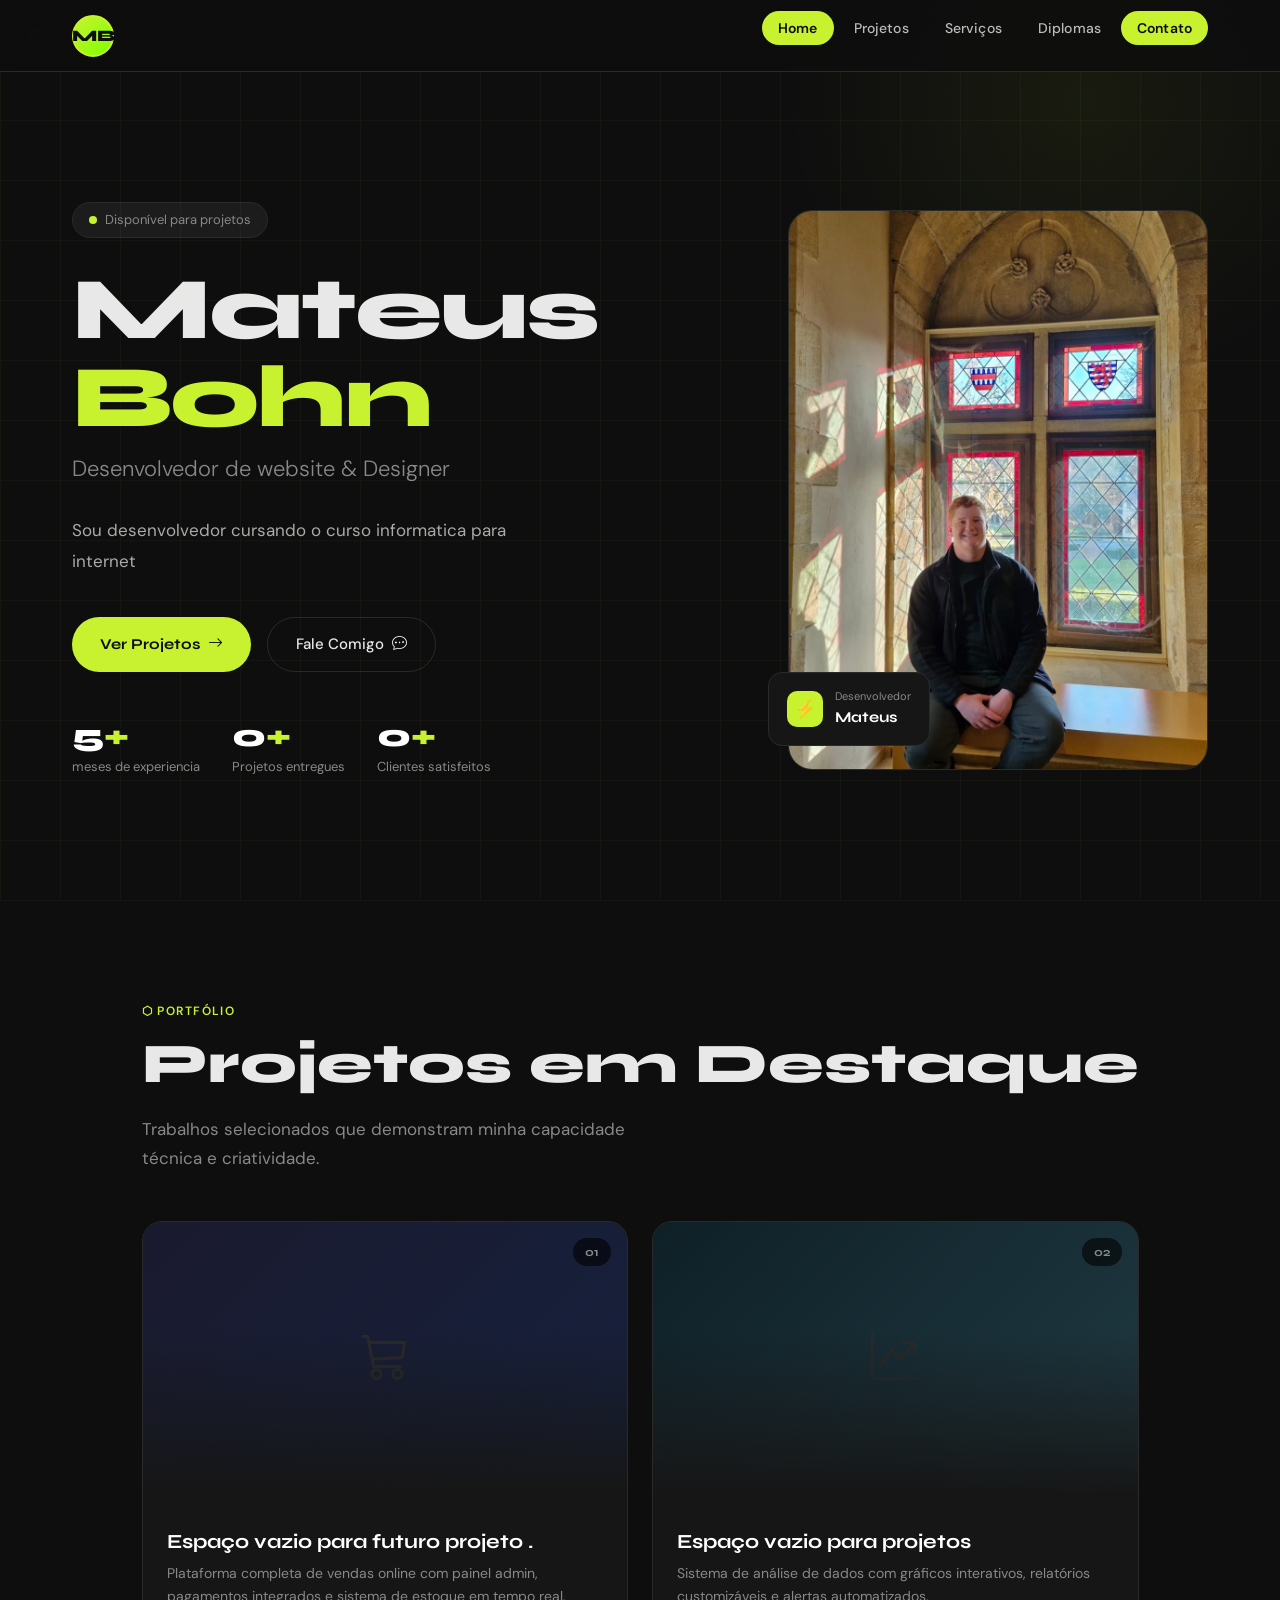
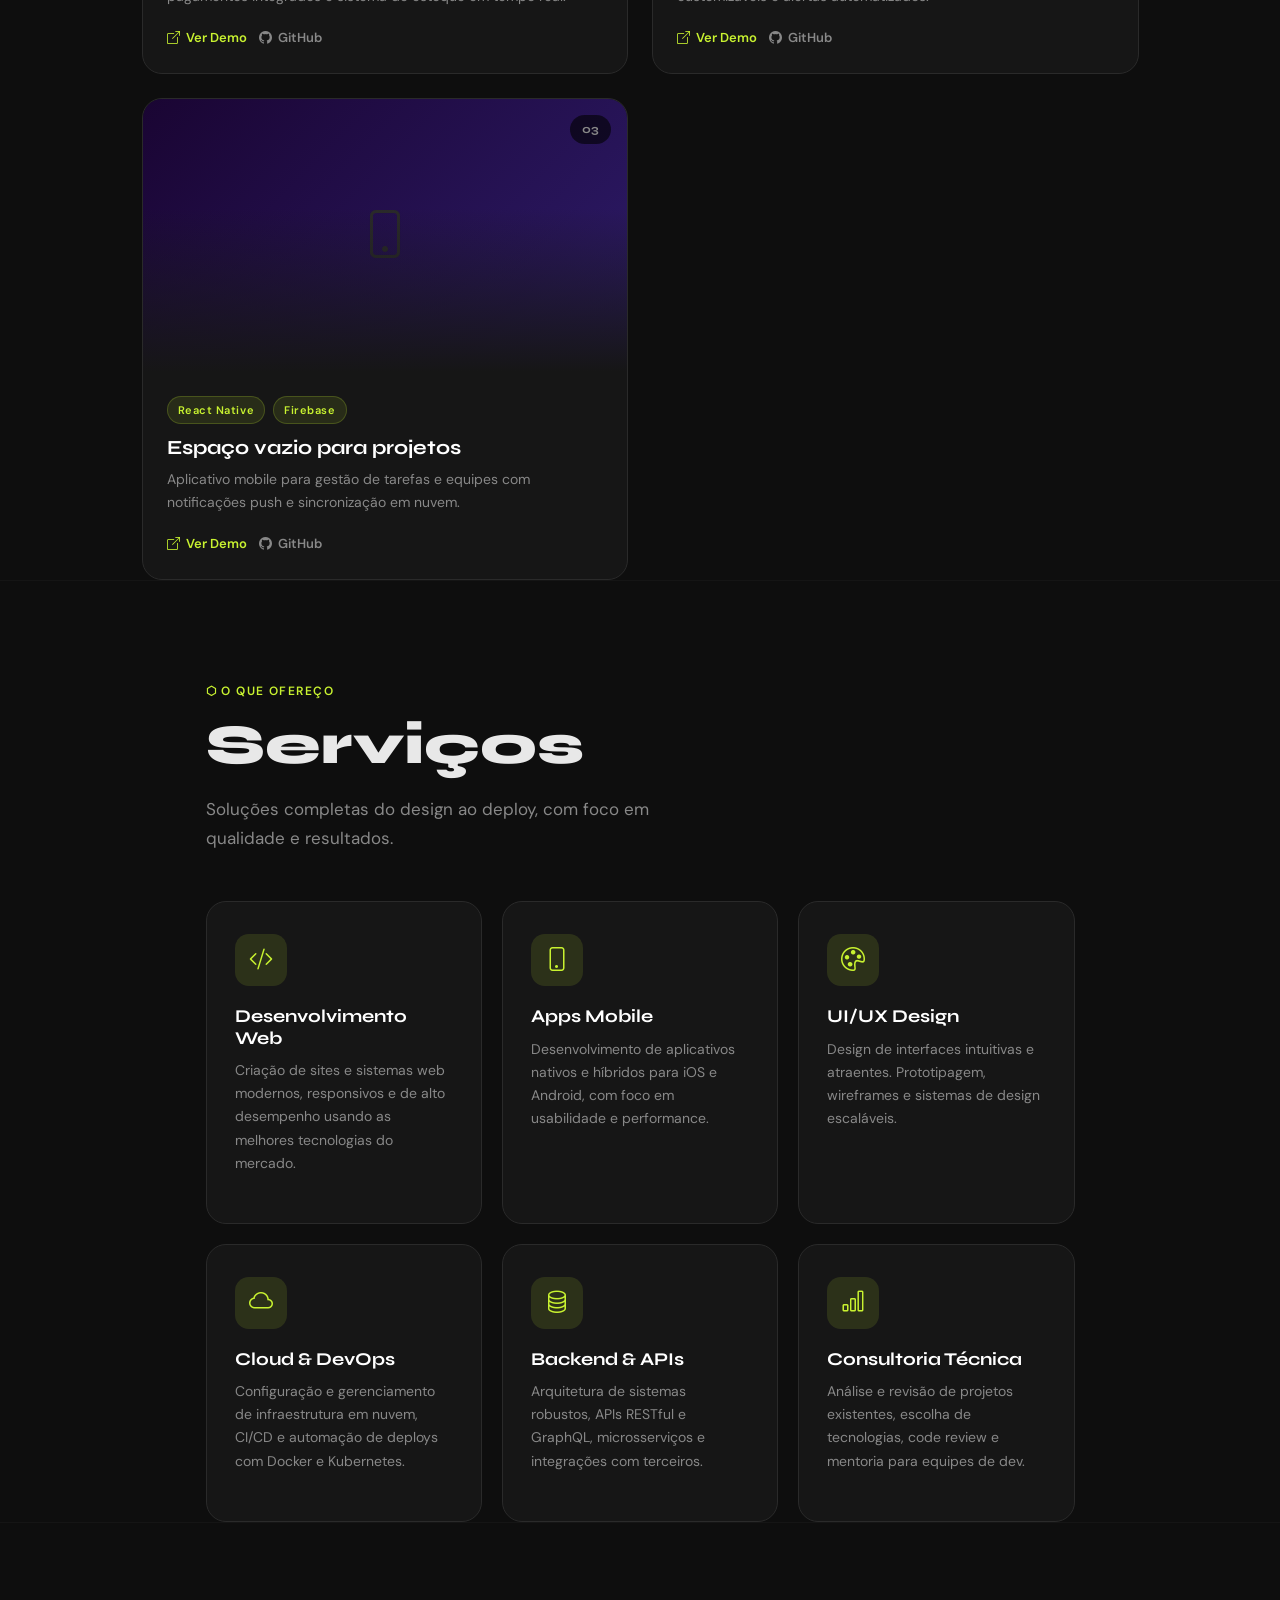
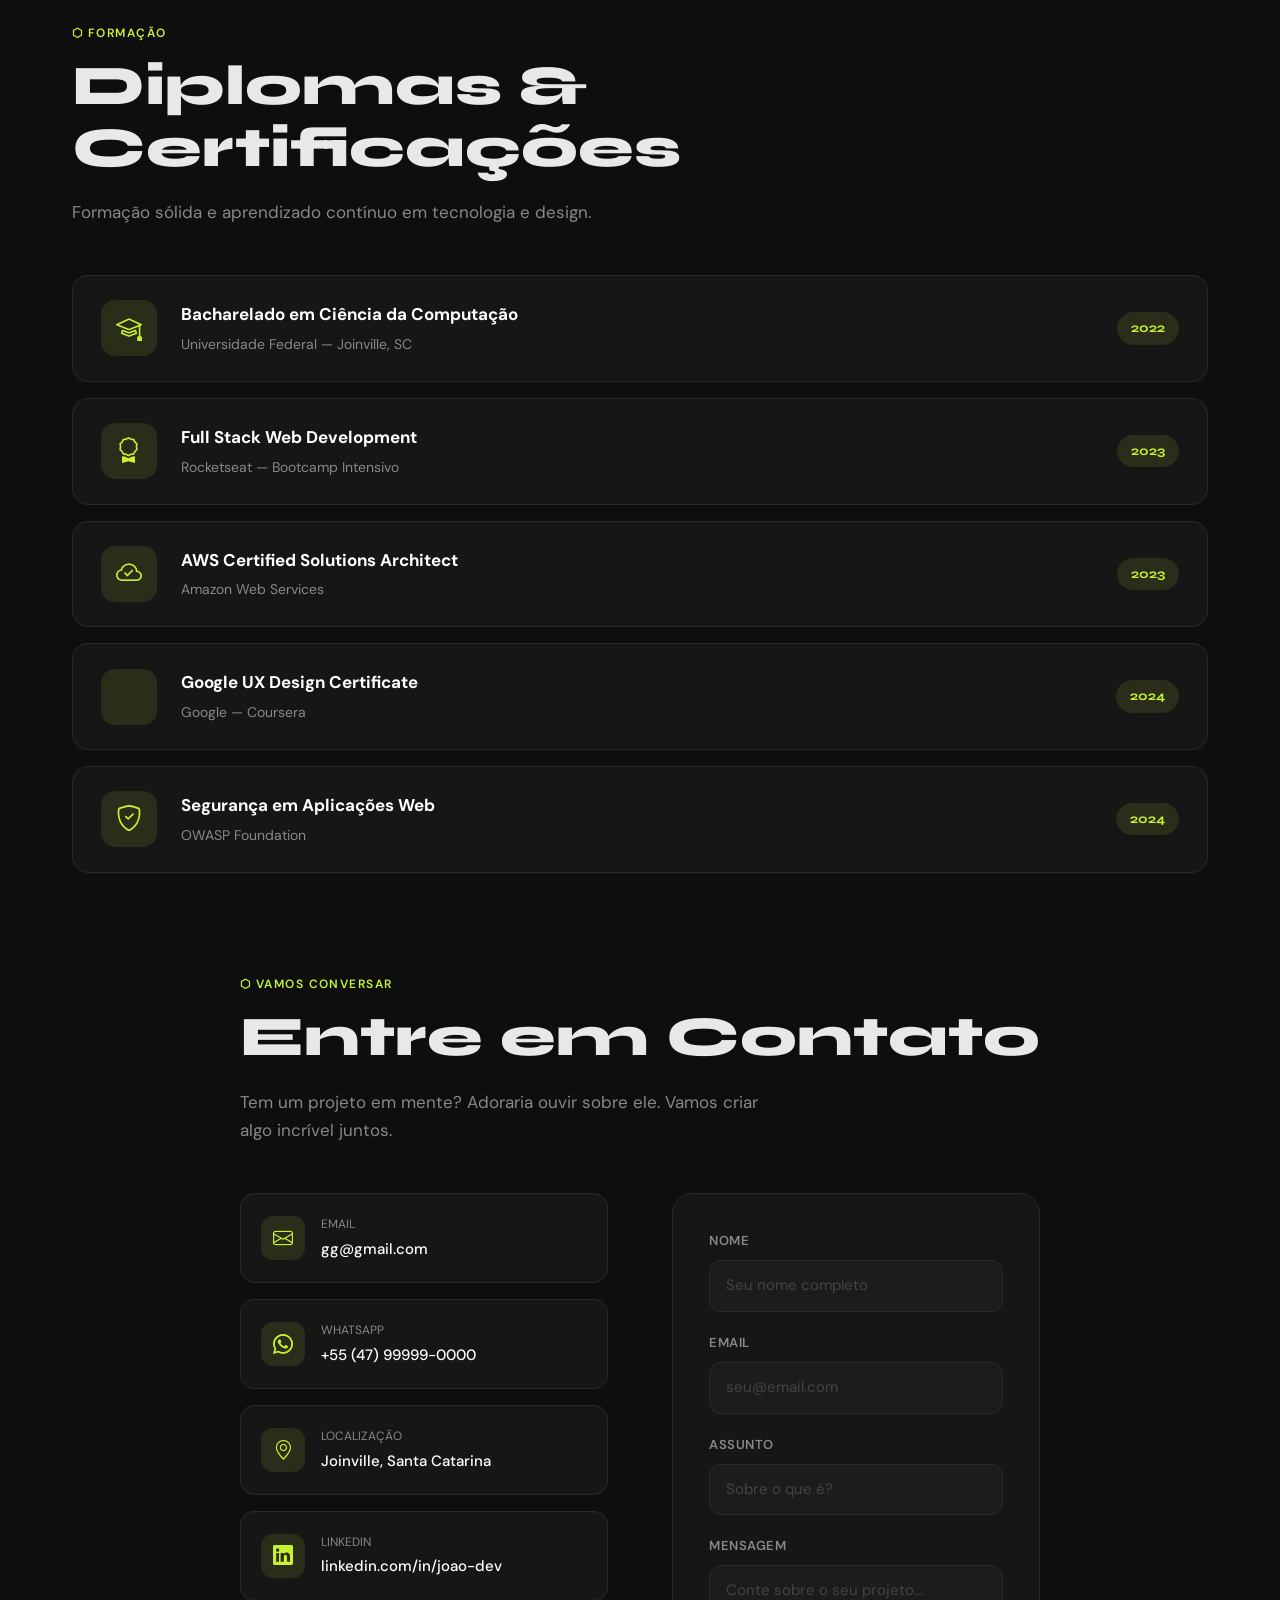
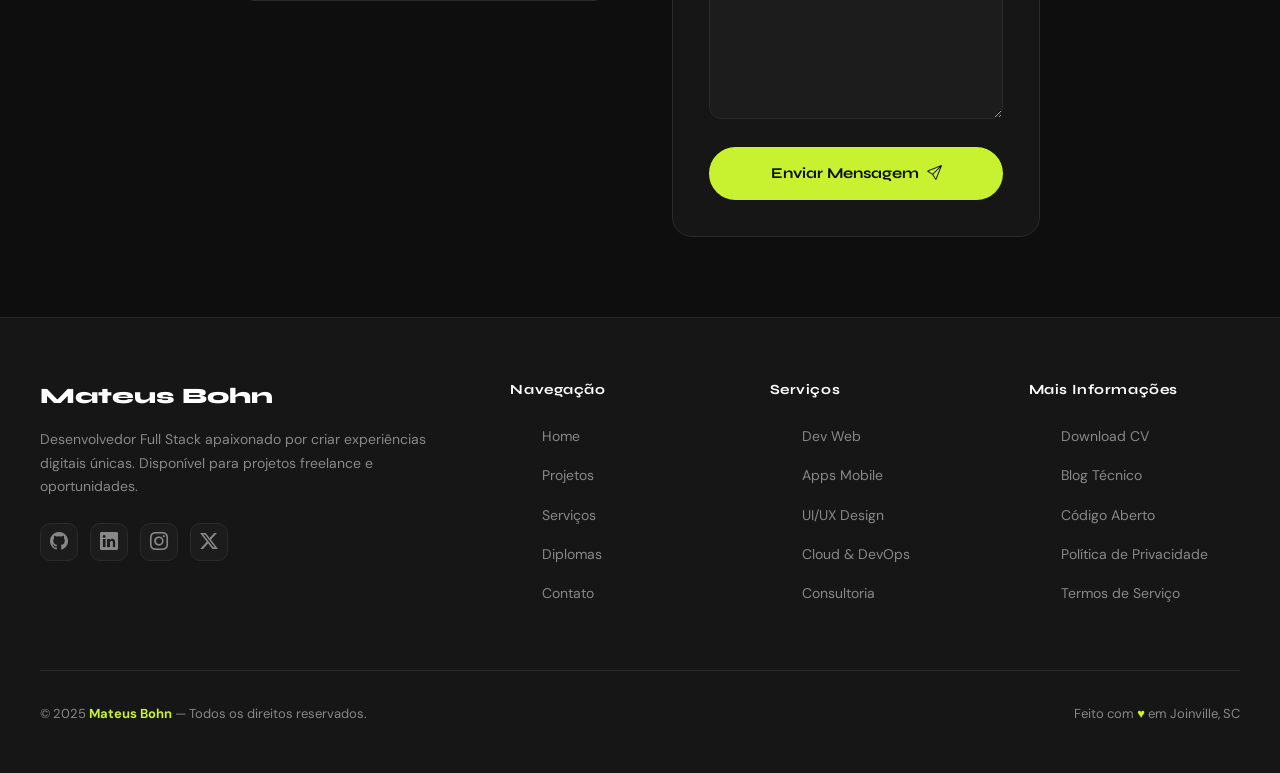
==== commit 87ca8fef: "att" ====
--- a/portfolio.html
+++ b/portfolio.html
@@ -308,7 +308,7 @@
             <div class="contact-icon"><i class="bi bi-envelope"></i></div>
             <div>
               <div class="contact-label">EMAIL</div>
-              <div class="contact-value">mateus.bohn.tb@gmail.com</div>
+              <div class="contact-value">gg@gmail.com</div>
             </div>
           </div>
 
